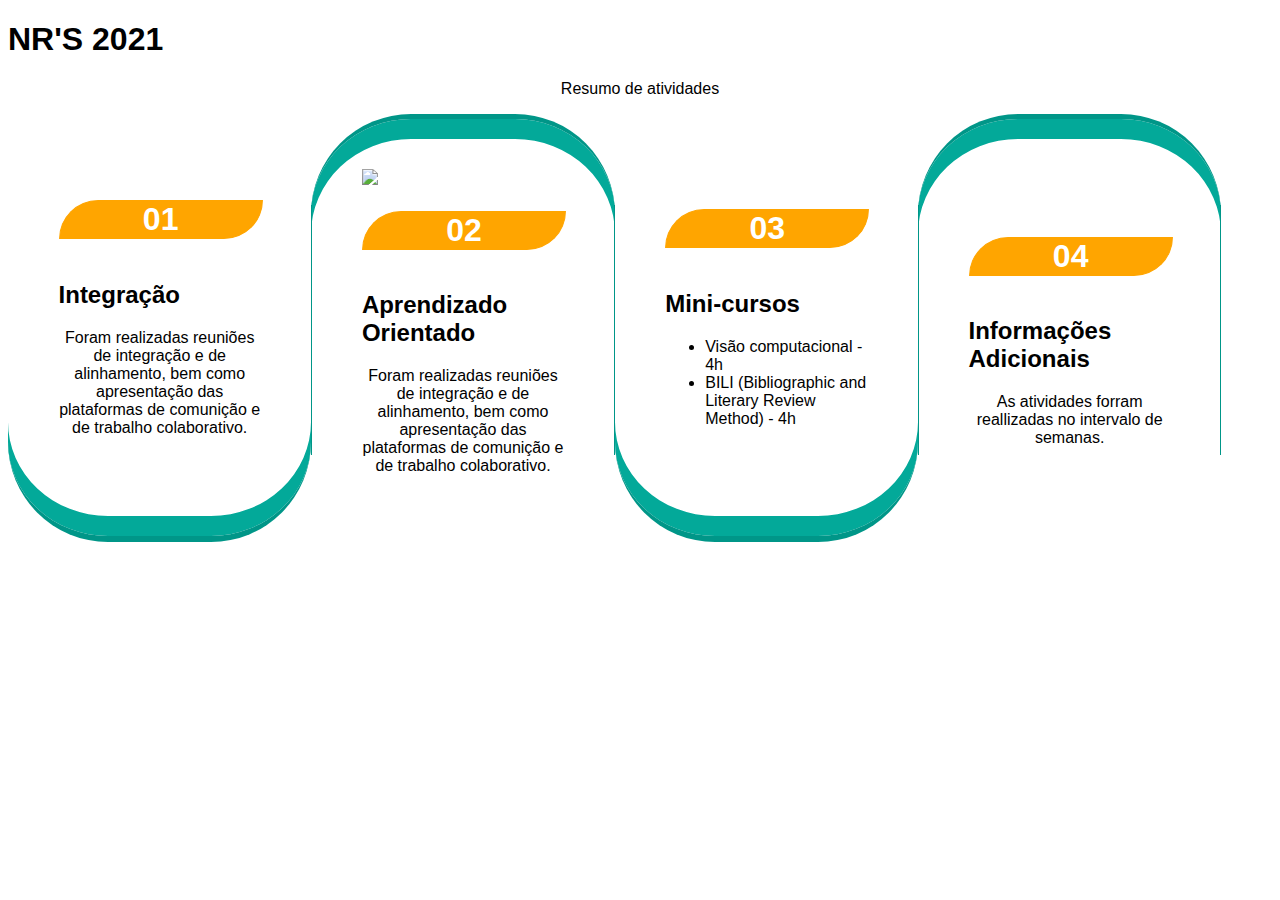
==== index.html @ 48ffca5a "include the index page" ====
<!doctype html>
<html lang="pt-br">
<head>
<meta charset='UTF-8'><meta name='viewport' content='width=device-width initial-scale=1'>
<link rel="stylesheet" href="infographicOne.css">
<title>dadosHtml</title></head>
<body>
    <h1>NR&#39;S 2021</h1>
    <p>Resumo de atividades</p>
        <div class="flexbox">
        <div class="flex flexbottom">
            <h1 class="stepNumber">01</h1>
            <div class="textbox">
                <h2>Integração</h2>
                <p>Foram realizadas reuniões de integração e de alinhamento, bem como apresentação das plataformas de comunição e de trabalho colaborativo.</p>
            </div>
            <div class="imgbox">
                <img src="https://cdn.pixabay.com/photo/2017/01/10/23/01/seo-1970475_960_720.png" alt="">
            </div>
        </div>
         <div class="flex flextop">
            <div class="imgbox">
                <img src="https://cdn.pixabay.com/photo/2017/03/08/14/20/flat-2126876_960_720.png" />
            </div>
            <h1 class="stepNumber">02</h1>
            <div class="textbox">
                <h2>Aprendizado Orientado</h2>
                <p>Foram realizadas reuniões de integração e de alinhamento, bem como apresentação das plataformas de comunição e de trabalho colaborativo.</p>
            </div>

        </div>
        <div class="flex flexbottom">
            <h1 class="stepNumber">03</h1>
            <div class="textbox">
<h2>Mini-cursos</h2>
<ul>
<li>Visão computacional - 4h</li>
<li>BILI (Bibliographic and Literary Review Method) - 4h</li>
</ul>
            </div>
            <div class="imgbox">
                <img src="https://cdn.pixabay.com/photo/2017/03/08/14/20/flat-2126878_960_720.png" alt="">
            </div>
        </div>
        <div class="flex flextop">
            <div class="imgbox">
                <img src="https://cdn.pixabay.com/photo/2017/01/10/23/01/vector-1970471_960_720.png" alt="">
            </div>
            <h1 class="stepNumber">04</h1>
            <div class="textbox">
<h2>Informações Adicionais</h2>
<p>As atividades forram reallizadas no intervalo de semanas.</p>
            </div>

        </div>
</body>
</html>
---- infographicOne.css ----
body {
    font-family: helvetica;
}
img {
    width: 100%;
}

.flexbox {
    display: flex;
    width: 100%;
    flex-direction: row;
    flex-wrap: nowrap;
}

.flex {
    width: 16%;
    display: flex;
    flex-direction: column;
    padding: 4%;
    justify-content: center;
}

.flexbottom {
    border-bottom: 6px solid #009688;
    border-bottom-left-radius: 100px;
    border-bottom-right-radius: 100px;
}

.flextop {
    border-top: 5px solid #009688;
    border-top-left-radius: 100px;
    border-top-right-radius: 100px;
    position: relative;
}

.flextop:before {content: '';width: 1px;height: 250px;background: #009688;position: absolute;left: 0;/* border-radius: 64px; */}

.flextop:after {
    content: '';
    width: 1px;
    height: 250px;
    background: #009688;
    position: absolute;
    right: 0;
}

.flexbottom {
    box-shadow: inset 0px -20px 0px #03a999;
}

.flex.flextop {
    box-shadow: inset 0px 20px 0px #03a999;
}

.stepNumber {
    width: 100%;
    text-align: center;
    border: 1px solid orange;
    border-radius: 50px 0px 50px 0px;
    background: orange;
    color: white;
}

p {
    text-align: center;
}
footer {
    display: flex;
    justify-content: center;
    margin: 50px;
}
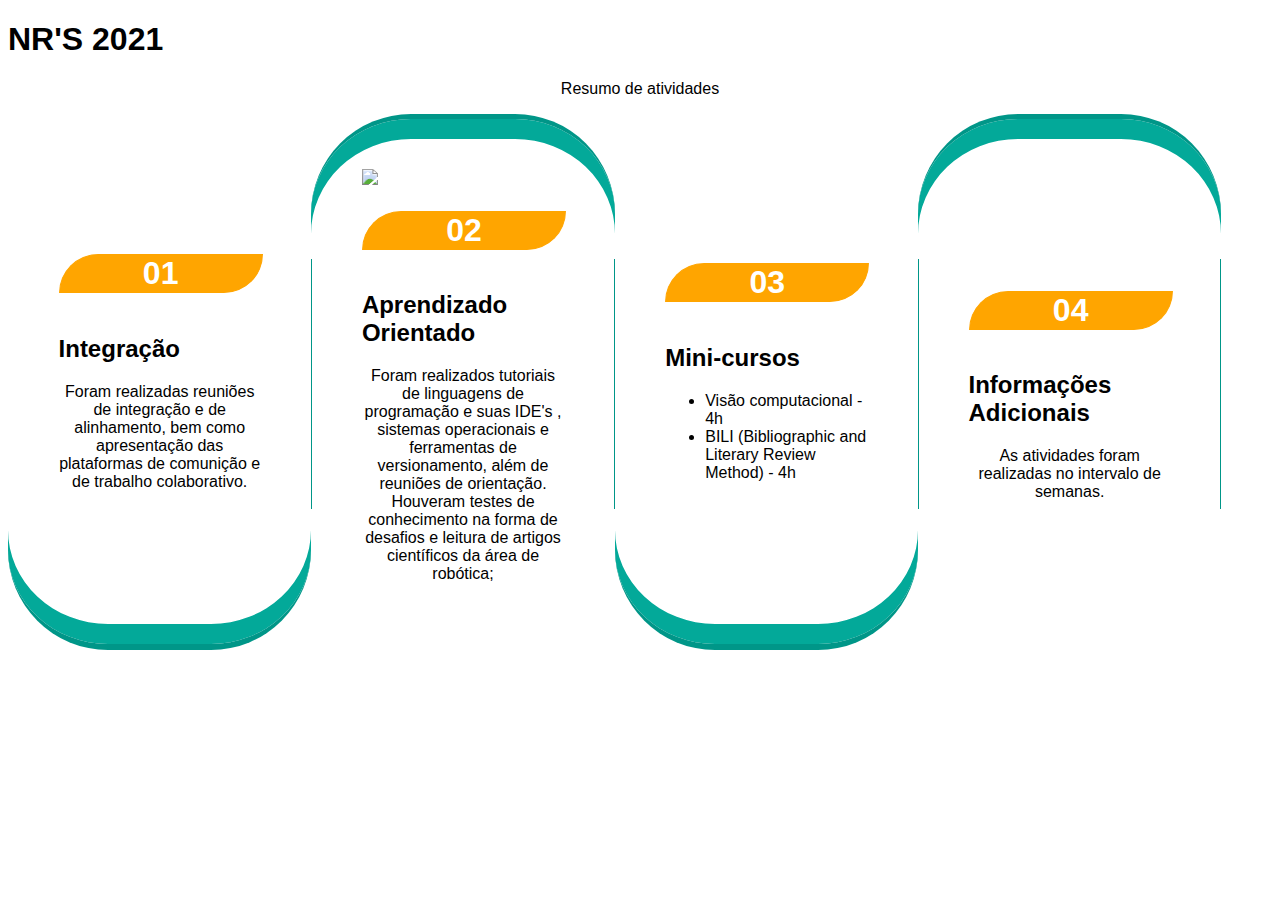
==== commit dcdc4b4f: "some corrections" ====
--- a/index.html
+++ b/index.html
@@ -25,7 +25,10 @@
             <h1 class="stepNumber">02</h1>
             <div class="textbox">
                 <h2>Aprendizado Orientado</h2>
-                <p>Foram realizadas reuniões de integração e de alinhamento, bem como apresentação das plataformas de comunição e de trabalho colaborativo.</p>
+                <p>Foram realizados tutoriais de linguagens de programação e suas IDE's , 
+                    sistemas operacionais e ferramentas de versionamento, além de reuniões de orientação.
+                     Houveram testes de conhecimento na forma de desafios e leitura de artigos científicos da
+                      área de robótica; 
             </div>
 
         </div>
@@ -49,7 +52,7 @@
             <h1 class="stepNumber">04</h1>
             <div class="textbox">
 <h2>Informações Adicionais</h2>
-<p>As atividades forram reallizadas no intervalo de semanas.</p>
+<p>As atividades foram realizadas no intervalo de semanas.</p>
             </div>
 
         </div>
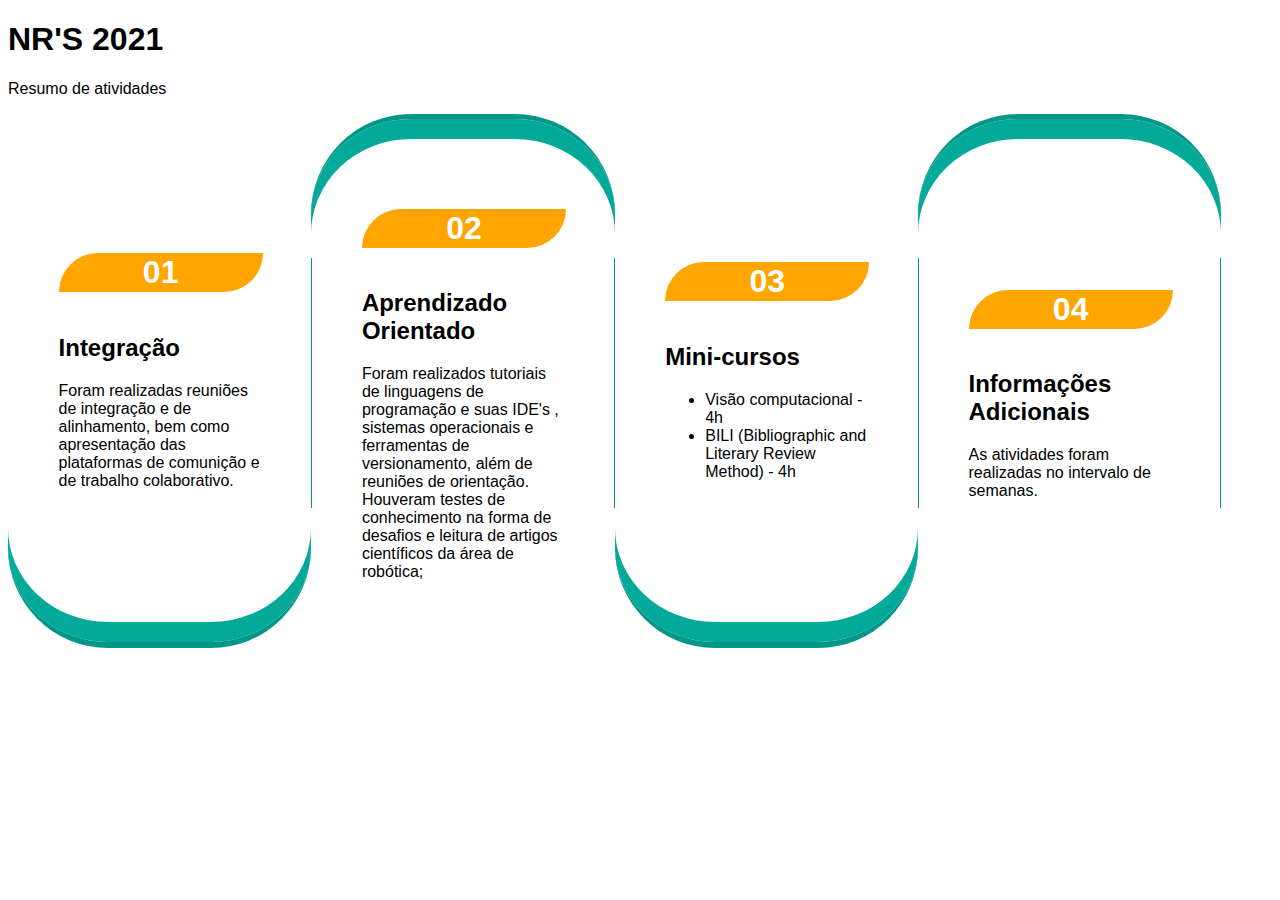
==== commit 36ac7094: "CSS modification in html." ====
--- a/index.html
+++ b/index.html
@@ -4,7 +4,7 @@
 <meta charset='UTF-8'><meta name='viewport' content='width=device-width initial-scale=1'>
 <link rel="stylesheet" href="infographicOne.css">
 <title>dadosHtml</title></head>
-<body>
+<body >
     <h1>NR&#39;S 2021</h1>
     <p>Resumo de atividades</p>
         <div class="flexbox">
@@ -15,12 +15,14 @@
                 <p>Foram realizadas reuniões de integração e de alinhamento, bem como apresentação das plataformas de comunição e de trabalho colaborativo.</p>
             </div>
             <div class="imgbox">
-                <img src="https://cdn.pixabay.com/photo/2017/01/10/23/01/seo-1970475_960_720.png" alt="">
+                <!-- img src="https://cdn.pixabay.com/photo/2017/01/10/23/01/seo-1970475_960_720.png" alt=""-->
+                <img src="https://icon-library.net//images/alignment-icon/alignment-icon-5.jpg" alt=""> 
             </div>
         </div>
          <div class="flex flextop">
             <div class="imgbox">
-                <img src="https://cdn.pixabay.com/photo/2017/03/08/14/20/flat-2126876_960_720.png" />
+                <!-- img src="https://cdn.pixabay.com/photo/2017/03/08/14/20/flat-2126876_960_720.png" /-->
+                <img src= "https://static.thenounproject.com/png/3485857-200.png" alt=""> 
             </div>
             <h1 class="stepNumber">02</h1>
             <div class="textbox">
@@ -42,12 +44,14 @@
 </ul>
             </div>
             <div class="imgbox">
-                <img src="https://cdn.pixabay.com/photo/2017/03/08/14/20/flat-2126878_960_720.png" alt="">
+                <!-- img src="https://cdn.pixabay.com/photo/2017/03/08/14/20/flat-2126878_960_720.png" alt=""-->
+                <img src="https://static.thenounproject.com/png/2018791-200.png" alt="">
             </div>
         </div>
         <div class="flex flextop">
             <div class="imgbox">
-                <img src="https://cdn.pixabay.com/photo/2017/01/10/23/01/vector-1970471_960_720.png" alt="">
+                <!-- img src="https://cdn.pixabay.com/photo/2017/01/10/23/01/vector-1970471_960_720.png" alt=""-->
+                <img src="https://cdn.iconscout.com/icon/free/png-256/information-142-458517.png" alt="" >
             </div>
             <h1 class="stepNumber">04</h1>
             <div class="textbox">
--- a/infographicOne.css
+++ b/infographicOne.css
@@ -63,7 +63,7 @@
 }
 
 p {
-    text-align: center;
+    text-align: left;
 }
 footer {
     display: flex;
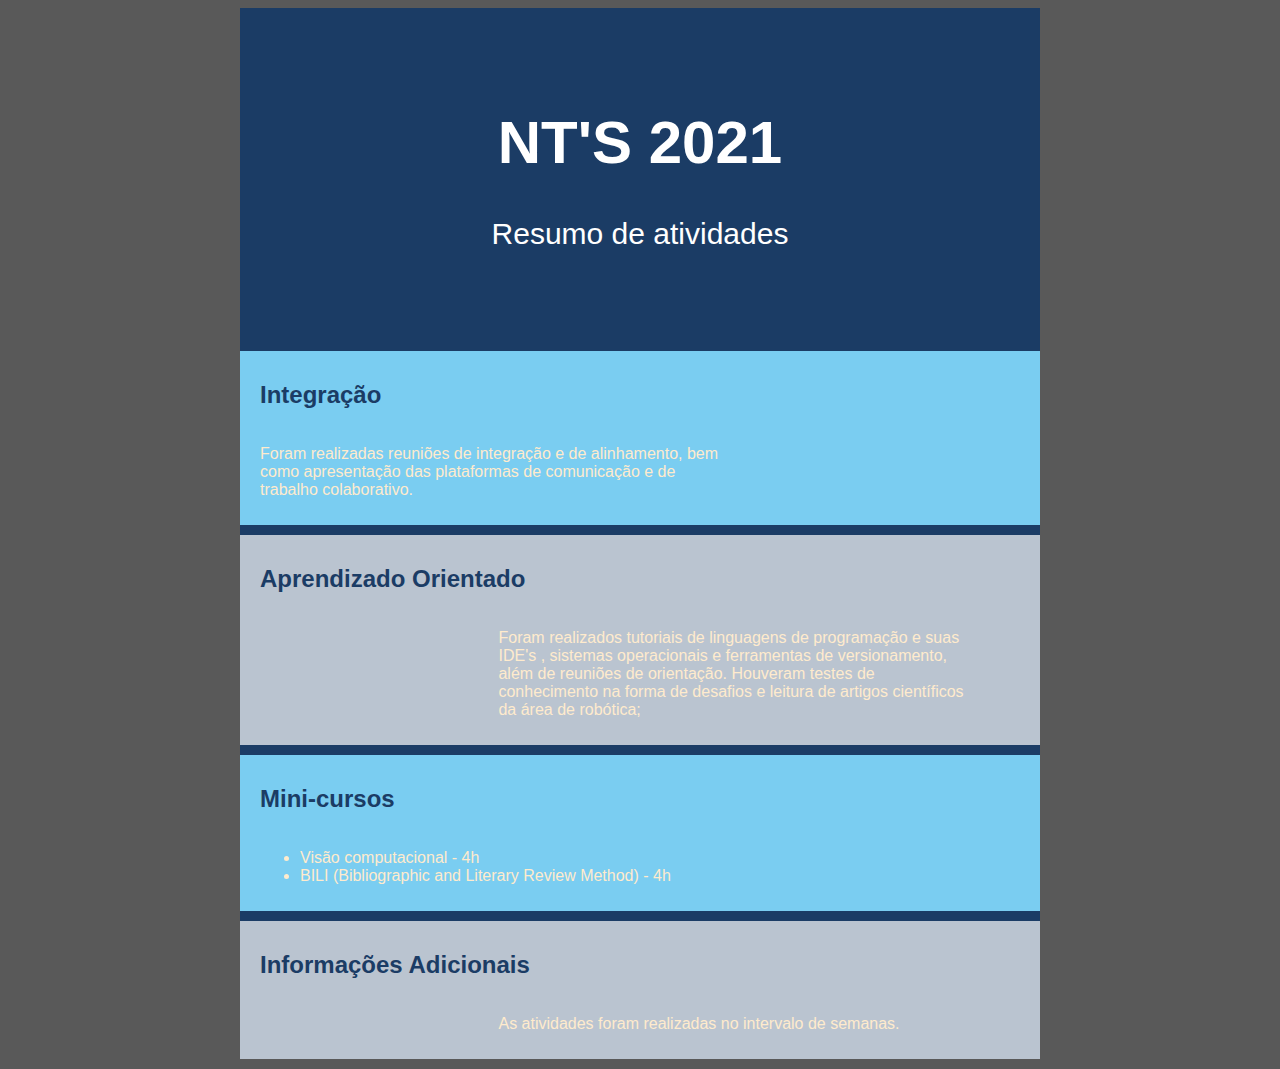
==== commit 3ba3992f: "include new site" ====
--- a/index.html
+++ b/index.html
@@ -1,64 +1,59 @@
 <!doctype html>
 <html lang="pt-br">
+
 <head>
-<meta charset='UTF-8'><meta name='viewport' content='width=device-width initial-scale=1'>
-<link rel="stylesheet" href="infographicOne.css">
-<title>dadosHtml</title></head>
-<body >
-    <h1>NR&#39;S 2021</h1>
-    <p>Resumo de atividades</p>
-        <div class="flexbox">
-        <div class="flex flexbottom">
-            <h1 class="stepNumber">01</h1>
-            <div class="textbox">
-                <h2>Integração</h2>
-                <p>Foram realizadas reuniões de integração e de alinhamento, bem como apresentação das plataformas de comunição e de trabalho colaborativo.</p>
+    <meta charset='UTF-8'>
+    <meta name='viewport' content='width=device-width initial-scale=1'>
+    <link rel="stylesheet" href="infographicTwo.css">
+    <title>dadosHtml</title>
+</head>
+
+<body>
+    <div class="container">
+
+        <div class="header">
+            <h1>NT&#39;S 2021</h1>
+            <p>Resumo de atividades</p>
+        </div>
+
+        <div class="content-block1">
+            <h2 class="content-block1">Integração</h2>
+            <div class="text-box">
+                <p>Foram realizadas reuniões de integração e de alinhamento, bem como apresentação das plataformas de
+                    comunicação e de trabalho colaborativo.</p>
             </div>
-            <div class="imgbox">
-                <!-- img src="https://cdn.pixabay.com/photo/2017/01/10/23/01/seo-1970475_960_720.png" alt=""-->
-                <img src="https://icon-library.net//images/alignment-icon/alignment-icon-5.jpg" alt=""> 
+            <img class="img-box" src="https://icon-library.net//images/alignment-icon/alignment-icon-5.jpg" alt="">
+        </div>
+
+        <div class="content-block2">
+            <h2 class="content-block2">Aprendizado Orientado</h2>
+            <img class="img-box" src="https://static.thenounproject.com/png/3485857-200.png" alt="">
+            <div class="text-box">
+                <p>Foram realizados tutoriais de linguagens de programação e suas IDE's ,
+                    sistemas operacionais e ferramentas de versionamento, além de reuniões de orientação.
+                    Houveram testes de conhecimento na forma de desafios e leitura de artigos científicos da
+                    área de robótica;
             </div>
         </div>
-         <div class="flex flextop">
-            <div class="imgbox">
-                <!-- img src="https://cdn.pixabay.com/photo/2017/03/08/14/20/flat-2126876_960_720.png" /-->
-                <img src= "https://static.thenounproject.com/png/3485857-200.png" alt=""> 
+
+        <div class="content-block1">
+            <h2 class="content-block1">Mini-cursos</h2>
+            <div class="text-box">
+                <ul>
+                    <li>Visão computacional - 4h</li>
+                    <li>BILI (Bibliographic and Literary Review Method) - 4h</li>
+                </ul>
             </div>
-            <h1 class="stepNumber">02</h1>
-            <div class="textbox">
-                <h2>Aprendizado Orientado</h2>
-                <p>Foram realizados tutoriais de linguagens de programação e suas IDE's , 
-                    sistemas operacionais e ferramentas de versionamento, além de reuniões de orientação.
-                     Houveram testes de conhecimento na forma de desafios e leitura de artigos científicos da
-                      área de robótica; 
+            <img class="img-box" src="https://static.thenounproject.com/png/2018791-200.png" alt="">
+        </div>
+        <div class="content-block2">
+            <h2 class="content-block2">Informações Adicionais</h2>
+            <img class="img-box" src="https://cdn.iconscout.com/icon/free/png-256/information-142-458517.png" alt="">
+            <div class="text-box">
+                <p>As atividades foram realizadas no intervalo de semanas.</p>
             </div>
 
         </div>
-        <div class="flex flexbottom">
-            <h1 class="stepNumber">03</h1>
-            <div class="textbox">
-<h2>Mini-cursos</h2>
-<ul>
-<li>Visão computacional - 4h</li>
-<li>BILI (Bibliographic and Literary Review Method) - 4h</li>
-</ul>
-            </div>
-            <div class="imgbox">
-                <!-- img src="https://cdn.pixabay.com/photo/2017/03/08/14/20/flat-2126878_960_720.png" alt=""-->
-                <img src="https://static.thenounproject.com/png/2018791-200.png" alt="">
-            </div>
-        </div>
-        <div class="flex flextop">
-            <div class="imgbox">
-                <!-- img src="https://cdn.pixabay.com/photo/2017/01/10/23/01/vector-1970471_960_720.png" alt=""-->
-                <img src="https://cdn.iconscout.com/icon/free/png-256/information-142-458517.png" alt="" >
-            </div>
-            <h1 class="stepNumber">04</h1>
-            <div class="textbox">
-<h2>Informações Adicionais</h2>
-<p>As atividades foram realizadas no intervalo de semanas.</p>
-            </div>
-
-        </div>
+    </div>
 </body>
 </html>--- a/infographicTwo.css
+++ b/infographicTwo.css
@@ -0,0 +1,59 @@
+
+body {
+    font-family: helvetica;
+    background-color: rgba(0, 0, 0, 0.651);
+    color: blanchedalmond;
+}
+
+.header{
+    background: #1b3c65;
+    padding: 60px;
+    text-align: center;
+    color: white;
+    font-size: 30px;
+}
+
+.content-block1 {
+    margin: 10px 0pt;
+    padding: 10px;
+    background-color: #7acdf1;
+}
+.content-block2 {
+    margin: 10px 0pt;
+    padding: 10px;
+    background: #bac4d0;
+}
+
+h2.content-block1{
+    color:#1b3c65 ;
+    display: block;
+}
+h2.content-block2{
+    color:#1b3c65 ;
+    display: block;
+}
+
+
+.container{
+    background: #1b3c65;
+    width: 800px;
+    margin: 0px  auto;
+}
+
+.img-box{
+    width: 30%;
+    display: inline-block;
+    vertical-align: middle;
+}
+
+.text-box{
+    width: 60%;
+    display: inline-block;
+    vertical-align: middle;
+    margin-left: 10px;
+}
+footer {
+    display: flex;
+    justify-content: center;
+    margin: 50px;
+}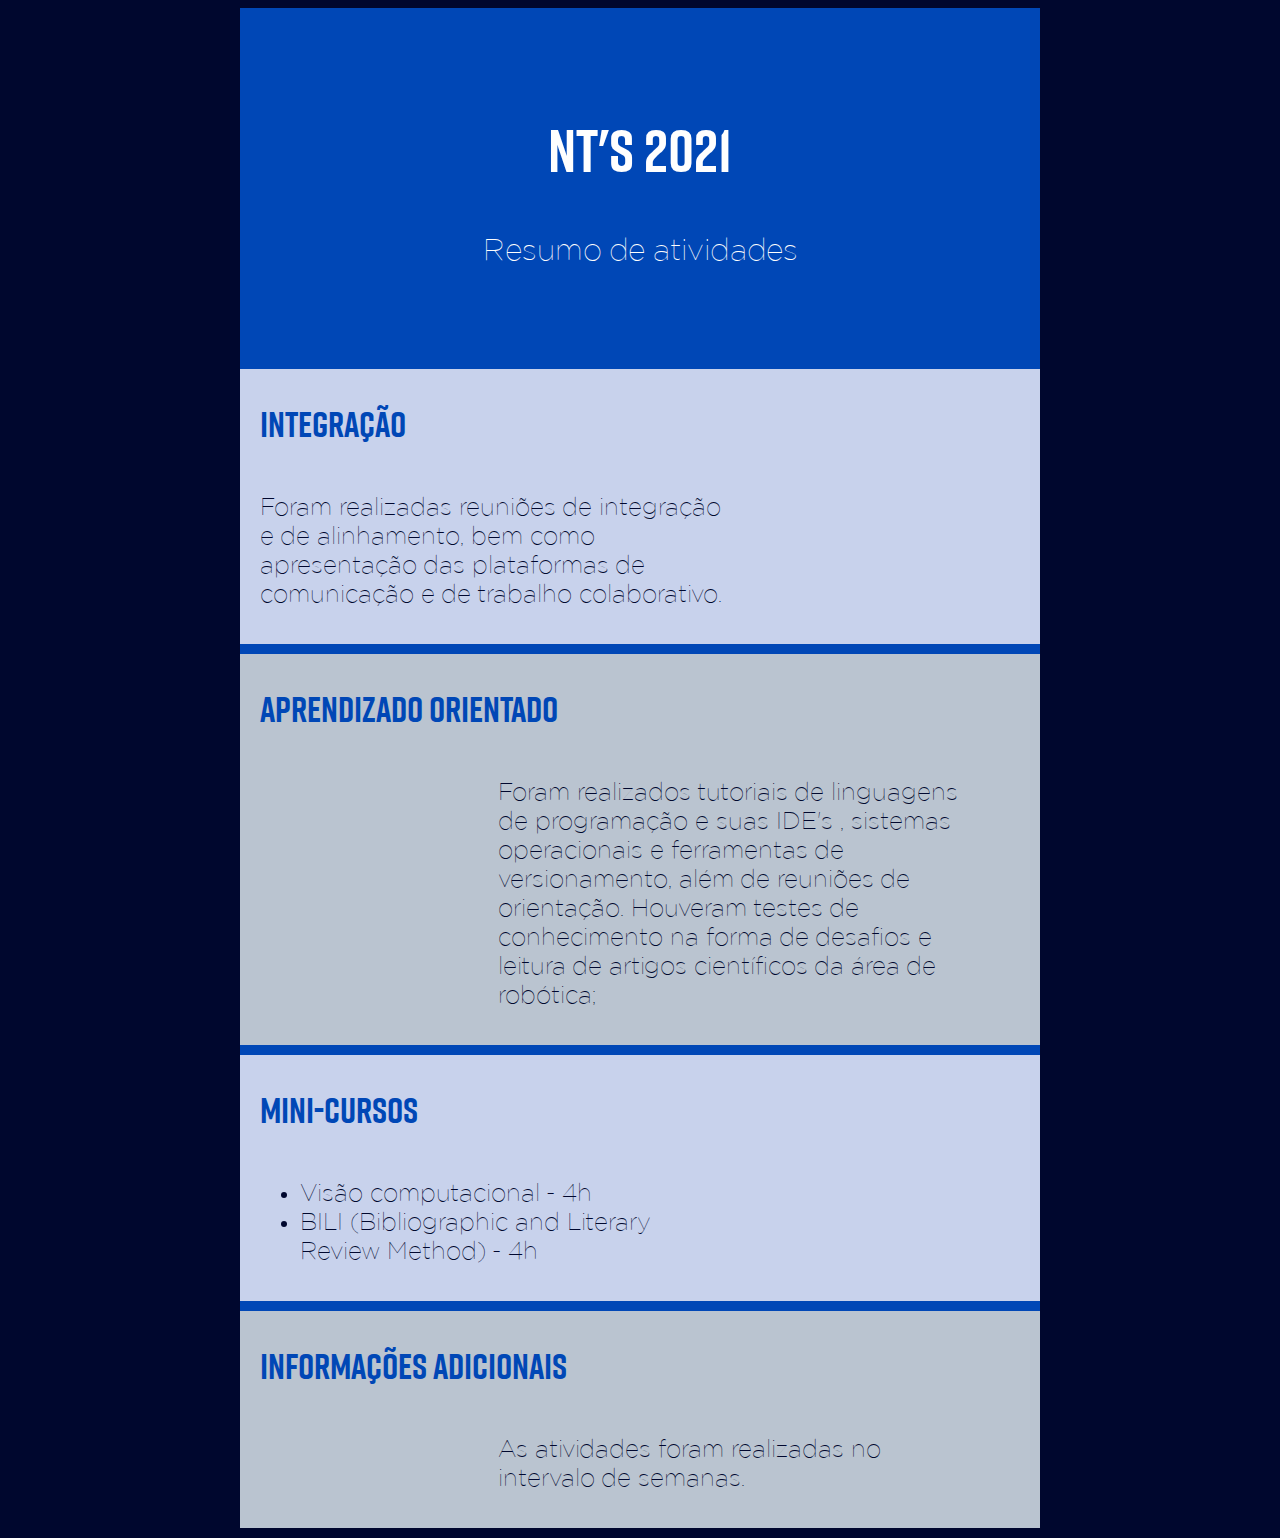
==== commit c866abcc: "Inclusão de novas fontes" ====
--- a/index.html
+++ b/index.html
@@ -5,6 +5,8 @@
     <meta charset='UTF-8'>
     <meta name='viewport' content='width=device-width initial-scale=1'>
     <link rel="stylesheet" href="infographicTwo.css">
+    <link rel="stylesheet" href="webfontkit-2/stylesheet.css" type="text/css" charset="utf-8" />
+    <link rel="preload" href="iCielGotham-Thin.woff2" as="font" type="font/woff2" crossorigin>
     <title>dadosHtml</title>
 </head>
 
@@ -13,7 +15,7 @@
 
         <div class="header">
             <h1>NT&#39;S 2021</h1>
-            <p>Resumo de atividades</p>
+            <p style="font-family: 'iCielGotham';">Resumo de atividades</p>
         </div>
 
         <div class="content-block1">
--- a/infographicTwo.css
+++ b/infographicTwo.css
@@ -1,41 +1,62 @@
+/* 
+PALLET
+branco - #fefefe
+azul - #0047B6 #2c62b5
+azul chamativo - #00e0ff
+azul neutro - #c8d2ec
+laranja - #ffba00
+verde - #c2e800
 
+
+rift like font --- https://www.dafontfree.io/rift-font-family/
+Gotham like typeface --- https://www.downloadfonts.io/gotham-font-family-free/
+font converter --- https://www.fontsquirrel.com/tools/webfont-generator
+https://transfonter.org/
+*/
 body {
-    font-family: helvetica;
-    background-color: rgba(0, 0, 0, 0.651);
-    color: blanchedalmond;
+    background-color:  #00072e;
+    color: #fefefe;
 }
 
+h1 {
+    font-family: 'riftbold';
+    color: #fefefe;
+}
 .header{
-    background: #1b3c65;
+    background:   #0047B6;
     padding: 60px;
     text-align: center;
-    color: white;
+    color: #fefefe;
     font-size: 30px;
 }
 
 .content-block1 {
+    font-family: 'riftbold';
+    font-size: 1.5em;
     margin: 10px 0pt;
     padding: 10px;
-    background-color: #7acdf1;
+    background-color:#c8d2ec;
 }
 .content-block2 {
+    font-family: 'riftbold';
+    font-size: 1.5em;
     margin: 10px 0pt;
     padding: 10px;
     background: #bac4d0;
 }
 
 h2.content-block1{
-    color:#1b3c65 ;
+    color: #0047B6;
     display: block;
 }
 h2.content-block2{
-    color:#1b3c65 ;
+    color: #0047B6;
     display: block;
 }
 
 
 .container{
-    background: #1b3c65;
+    background: #0047B6;
     width: 800px;
     margin: 0px  auto;
 }
@@ -47,6 +68,8 @@
 }
 
 .text-box{
+    font-family: 'iCielGotham';
+    color: #00072e;
     width: 60%;
     display: inline-block;
     vertical-align: middle;
--- a/webfontkit-2/stylesheet.css
+++ b/webfontkit-2/stylesheet.css
@@ -0,0 +1,21 @@
+/*! Generated by Font Squirrel (https://www.fontsquirrel.com) on April 30, 2021 */
+
+
+
+@font-face {
+    font-family: 'riftbold';
+    src: url('fort_foundry_-_rift-bold-webfont.woff2') format('woff2'),
+         url('fort_foundry_-_rift-bold-webfont.woff') format('woff');
+    font-weight: normal;
+    font-style: normal;
+}
+
+@font-face {
+    font-family: 'iCielGotham';
+    src: url('iCielGotham-Thin.woff2') format('woff2'),
+        url('iCielGotham-Thin.woff') format('woff');
+    font-weight: 100;
+    font-style: normal;
+    font-display: swap;
+}
+
